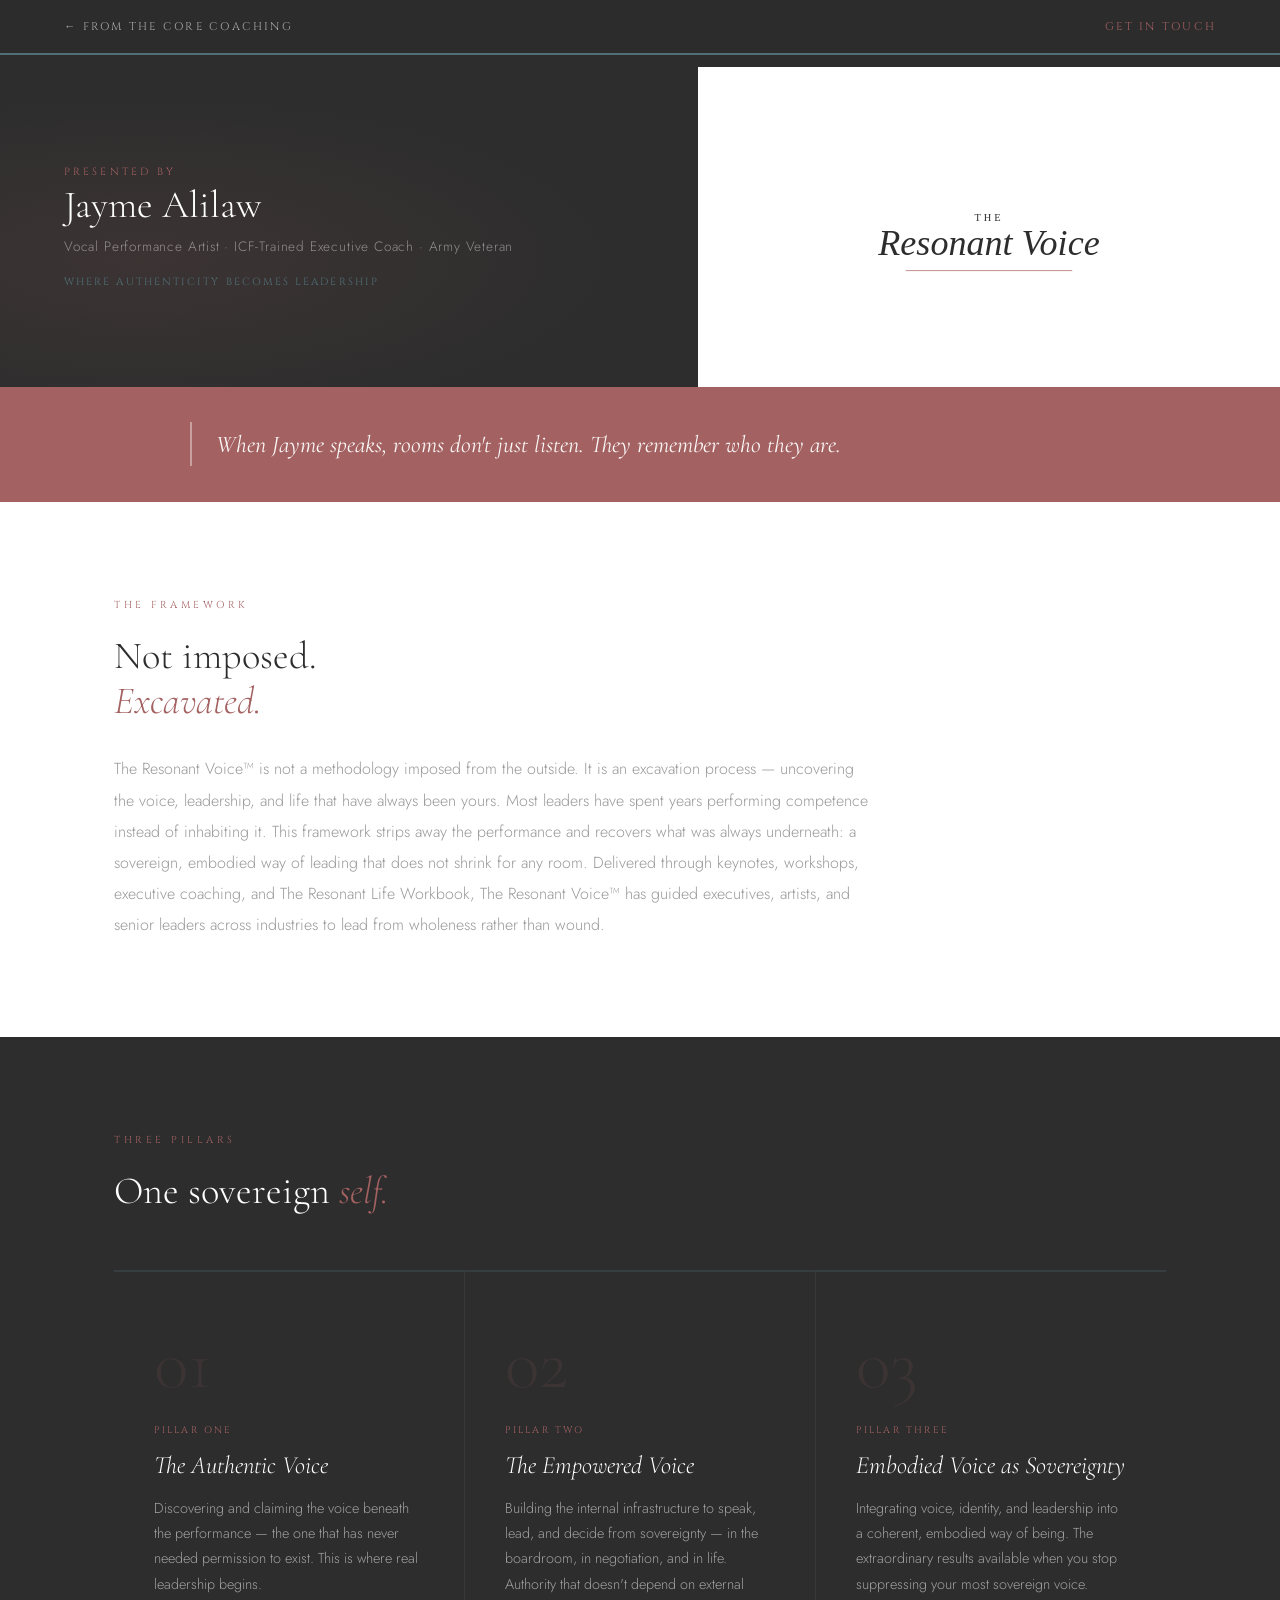
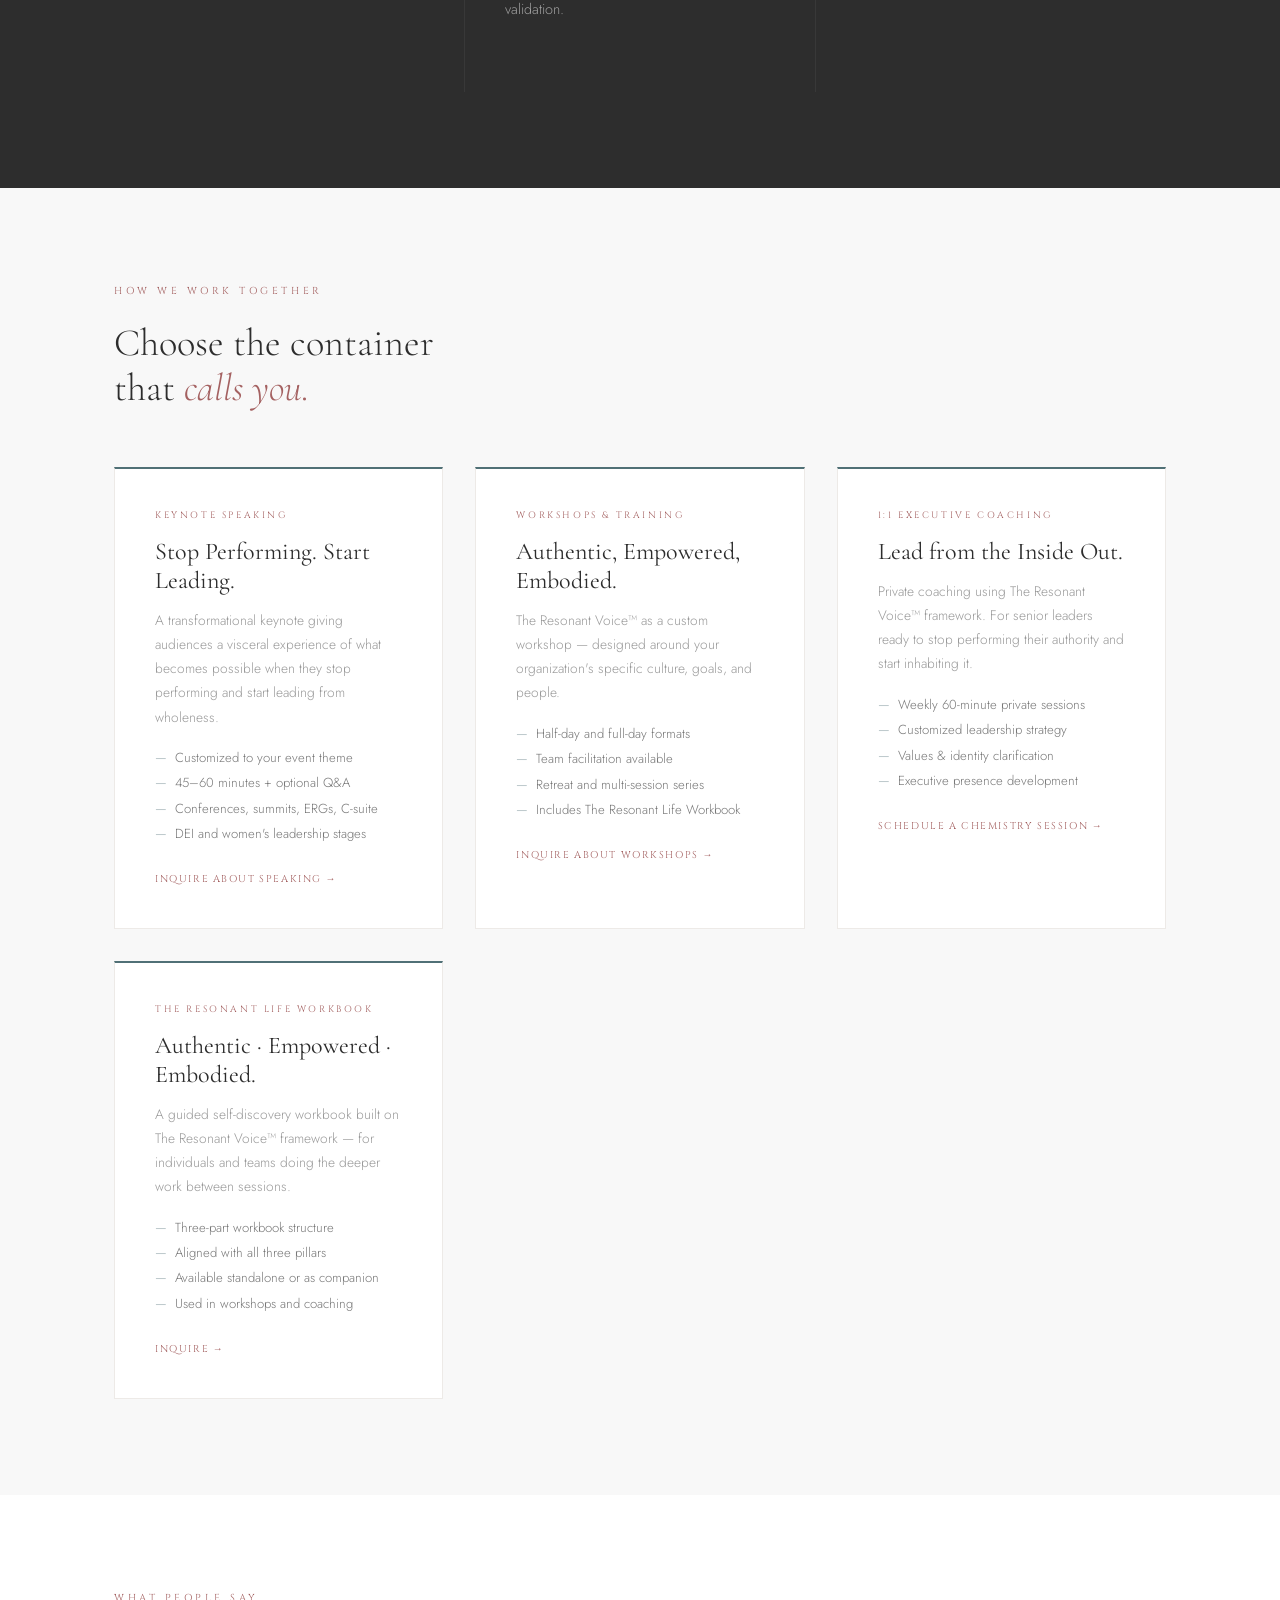
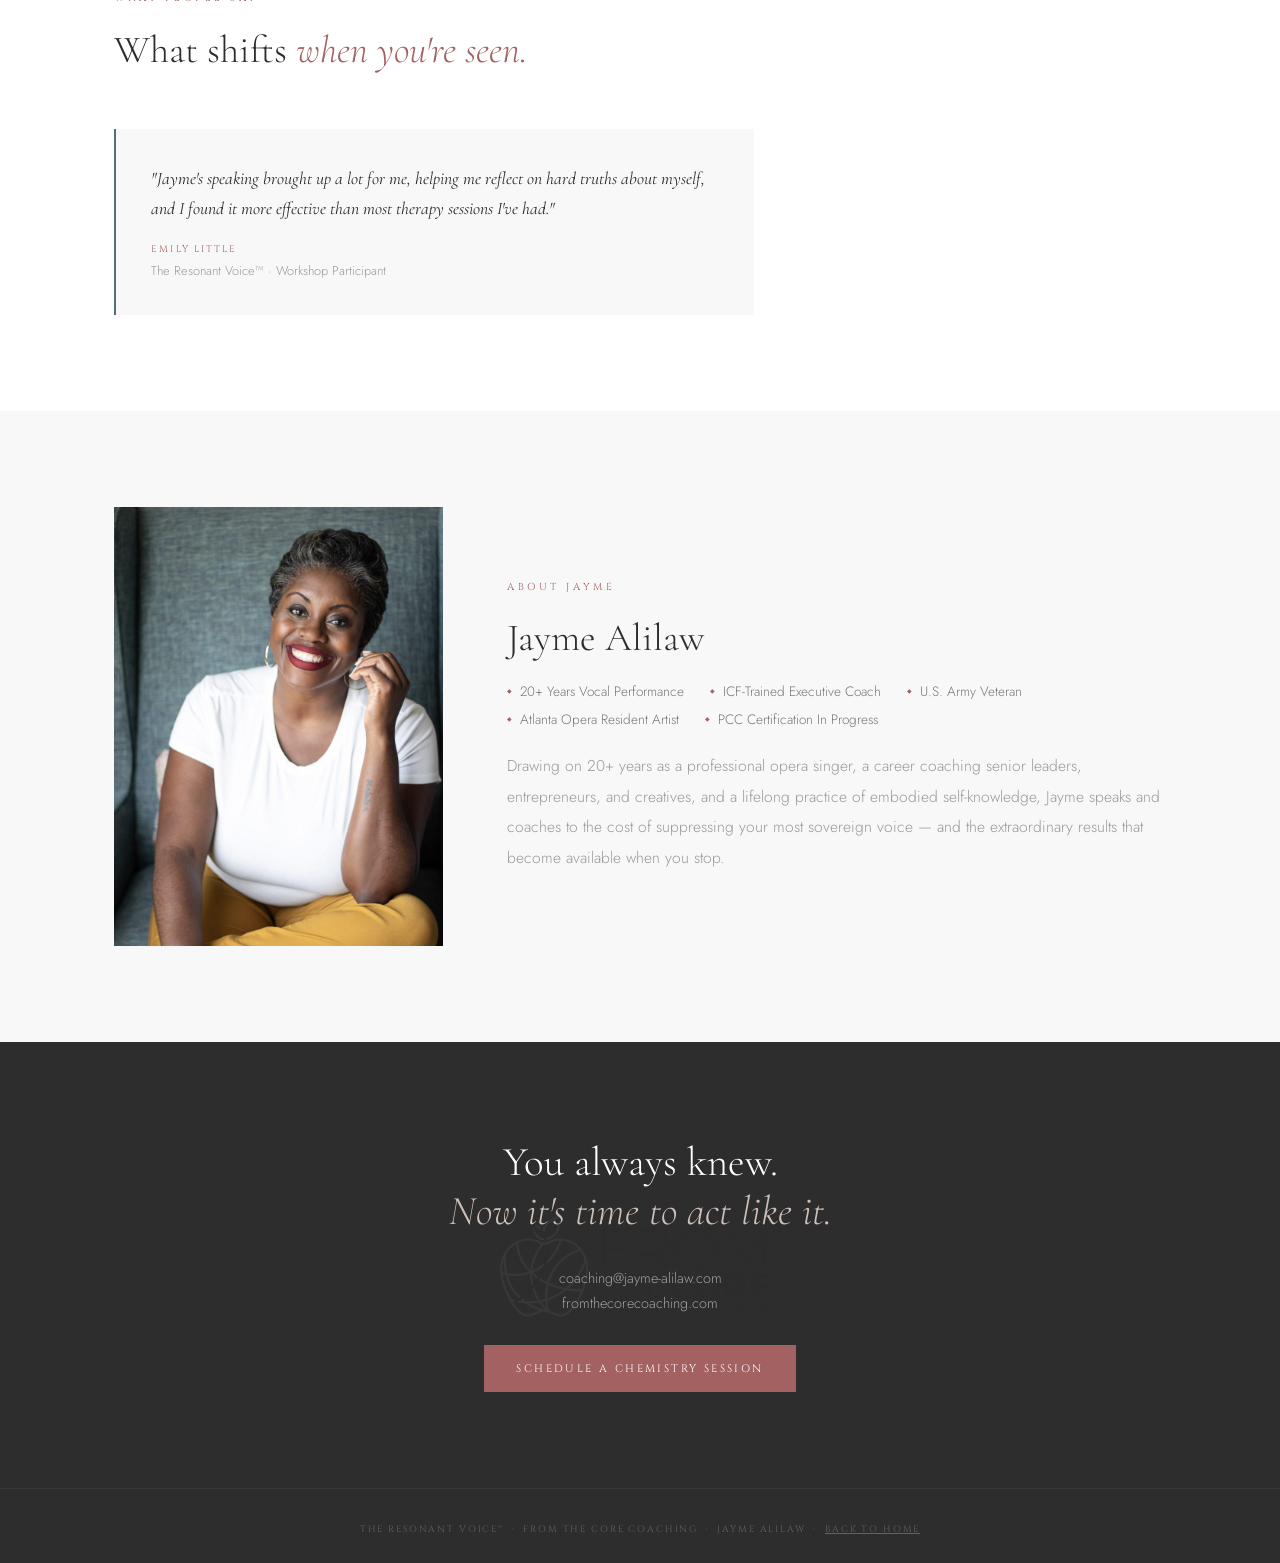
==== resonant-voice.html @ 33f4ee71 "Build From The Core Coaching site from Claude Design handoff Recreates the design bundle (index.dc.h" ====
<!DOCTYPE html>
<html lang="en">
<head>
<meta charset="UTF-8">
<meta name="viewport" content="width=device-width, initial-scale=1.0">
<title>The Resonant Voice™ — Jayme Alilaw</title>
<meta name="description" content="The Resonant Voice™ is Jayme Alilaw's framework for authentic leadership through embodied presence — three pillars, one sovereign self.">
<link rel="canonical" href="https://fromthecorecoaching.com/resonant-voice.html">
<link rel="icon" href="assets/apple-mark.png" type="image/png">
<link rel="preconnect" href="https://fonts.googleapis.com">
<link rel="preconnect" href="https://fonts.gstatic.com" crossorigin>
<link href="https://fonts.googleapis.com/css2?family=Cormorant+Garamond:ital,wght@0,300;0,400;0,500;1,300;1,400&family=Cinzel:wght@400;500&family=Jost:wght@300;400;500&display=swap" rel="stylesheet">
<link rel="stylesheet" href="css/tokens.css">
<link rel="stylesheet" href="css/main.css">
</head>
<body>

<nav class="rv-subnav">
  <a href="index.html" class="rv-subnav-back">← From The Core Coaching</a>
  <a href="#contact-cta" class="rv-subnav-cta">Get In Touch</a>
</nav>

<!-- HERO -->
<section class="rv-hero">
  <div class="rv-hero-copy">
    <span class="rv-hero-eyebrow">Presented by</span>
    <div class="rv-hero-name">Jayme Alilaw</div>
    <div class="rv-hero-cred">Vocal Performance Artist · ICF-Trained Executive Coach · Army Veteran</div>
    <div class="rv-hero-tag">Where authenticity becomes leadership</div>
  </div>
  <div class="rv-hero-logo-panel">
    <img src="assets/rv-logo-placeholder.svg" alt="The Resonant Voice">
  </div>
</section>

<!-- PULL QUOTE -->
<section class="pull-quote-band">
  <div class="pull-quote-inner">
    <div class="pull-quote-bar"></div>
    <p class="pull-quote-text">When Jayme speaks, rooms don't just listen. They remember who they are.</p>
  </div>
</section>

<!-- FRAMEWORK -->
<section class="rv-framework-section">
  <div class="container">
    <span class="eyebrow">The Framework</span>
    <h2 class="section-heading">Not imposed.<br><em>Excavated.</em></h2>
    <p>The Resonant Voice™ is not a methodology imposed from the outside. It is an excavation process — uncovering the voice, leadership, and life that have always been yours. Most leaders have spent years performing competence instead of inhabiting it. This framework strips away the performance and recovers what was always underneath: a sovereign, embodied way of leading that does not shrink for any room. Delivered through keynotes, workshops, executive coaching, and The Resonant Life Workbook, The Resonant Voice™ has guided executives, artists, and senior leaders across industries to lead from wholeness rather than wound.</p>
  </div>
</section>

<!-- THREE PILLARS -->
<section class="rv-pillars-section">
  <div class="container">
    <span class="eyebrow">Three Pillars</span>
    <h2 class="section-heading">One sovereign <em>self.</em></h2>
    <div class="pillars-grid">
      <div class="pillar-tile with-desc">
        <div class="pillar-num">01</div>
        <span class="pillar-label">Pillar One</span>
        <h3 class="pillar-title">The Authentic Voice</h3>
        <p class="pillar-desc">Discovering and claiming the voice beneath the performance — the one that has never needed permission to exist. This is where real leadership begins.</p>
      </div>
      <div class="pillar-tile with-desc">
        <div class="pillar-num">02</div>
        <span class="pillar-label">Pillar Two</span>
        <h3 class="pillar-title">The Empowered Voice</h3>
        <p class="pillar-desc">Building the internal infrastructure to speak, lead, and decide from sovereignty — in the boardroom, in negotiation, and in life. Authority that doesn't depend on external validation.</p>
      </div>
      <div class="pillar-tile with-desc">
        <div class="pillar-num">03</div>
        <span class="pillar-label">Pillar Three</span>
        <h3 class="pillar-title">Embodied Voice as Sovereignty</h3>
        <p class="pillar-desc">Integrating voice, identity, and leadership into a coherent, embodied way of being. The extraordinary results available when you stop suppressing your most sovereign voice.</p>
      </div>
    </div>
  </div>
</section>

<!-- HOW WE WORK TOGETHER -->
<section class="work-together-section">
  <div class="container">
    <span class="eyebrow">How We Work Together</span>
    <h2 class="section-heading">Choose the container<br>that <em>calls you.</em></h2>
    <div class="work-together-grid">
      <div class="work-card">
        <span class="offer-kicker">Keynote Speaking</span>
        <h3>Stop Performing. Start Leading.</h3>
        <p>A transformational keynote giving audiences a visceral experience of what becomes possible when they stop performing and start leading from wholeness.</p>
        <ul>
          <li><span>—</span>Customized to your event theme</li>
          <li><span>—</span>45–60 minutes + optional Q&amp;A</li>
          <li><span>—</span>Conferences, summits, ERGs, C-suite</li>
          <li><span>—</span>DEI and women's leadership stages</li>
        </ul>
        <a href="mailto:coaching@jayme-alilaw.com">Inquire About Speaking →</a>
      </div>
      <div class="work-card">
        <span class="offer-kicker">Workshops &amp; Training</span>
        <h3>Authentic, Empowered, Embodied.</h3>
        <p>The Resonant Voice™ as a custom workshop — designed around your organization's specific culture, goals, and people.</p>
        <ul>
          <li><span>—</span>Half-day and full-day formats</li>
          <li><span>—</span>Team facilitation available</li>
          <li><span>—</span>Retreat and multi-session series</li>
          <li><span>—</span>Includes The Resonant Life Workbook</li>
        </ul>
        <a href="mailto:coaching@jayme-alilaw.com">Inquire About Workshops →</a>
      </div>
      <div class="work-card">
        <span class="offer-kicker">1:1 Executive Coaching</span>
        <h3>Lead from the Inside Out.</h3>
        <p>Private coaching using The Resonant Voice™ framework. For senior leaders ready to stop performing their authority and start inhabiting it.</p>
        <ul>
          <li><span>—</span>Weekly 60-minute private sessions</li>
          <li><span>—</span>Customized leadership strategy</li>
          <li><span>—</span>Values &amp; identity clarification</li>
          <li><span>—</span>Executive presence development</li>
        </ul>
        <a href="https://calendly.com/jaymealilaw/chemistry-session" target="_blank" rel="noopener">Schedule a Chemistry Session →</a>
      </div>
      <div class="work-card">
        <span class="offer-kicker">The Resonant Life Workbook</span>
        <h3>Authentic · Empowered · Embodied.</h3>
        <p>A guided self-discovery workbook built on The Resonant Voice™ framework — for individuals and teams doing the deeper work between sessions.</p>
        <ul>
          <li><span>—</span>Three-part workbook structure</li>
          <li><span>—</span>Aligned with all three pillars</li>
          <li><span>—</span>Available standalone or as companion</li>
          <li><span>—</span>Used in workshops and coaching</li>
        </ul>
        <a href="mailto:coaching@jayme-alilaw.com">Inquire →</a>
      </div>
    </div>
  </div>
</section>

<!-- WHAT PEOPLE SAY -->
<section class="rv-testimonial-section">
  <div class="container">
    <span class="eyebrow">What People Say</span>
    <h2 class="section-heading">What shifts <em>when you're seen.</em></h2>
    <div class="rv-testimonial-card">
      <p>"Jayme's speaking brought up a lot for me, helping me reflect on hard truths about myself, and I found it more effective than most therapy sessions I've had."</p>
      <div class="carousel-name">Emily Little</div>
      <div class="carousel-role">The Resonant Voice™ · Workshop Participant</div>
    </div>
  </div>
</section>

<!-- ABOUT JAYME -->
<section class="rv-about-section">
  <div class="container">
    <div class="rv-about-grid">
      <img src="assets/about-portrait.jpg" alt="Jayme Alilaw">
      <div>
        <span class="eyebrow">About Jayme</span>
        <h2 class="section-heading" style="margin-bottom:1.2rem;">Jayme Alilaw</h2>
        <div class="rv-about-creds">
          <div><span>◆</span>20+ Years Vocal Performance</div>
          <div><span>◆</span>ICF-Trained Executive Coach</div>
          <div><span>◆</span>U.S. Army Veteran</div>
          <div><span>◆</span>Atlanta Opera Resident Artist</div>
          <div><span>◆</span>PCC Certification In Progress</div>
        </div>
        <p class="body-copy" style="margin:0;">Drawing on 20+ years as a professional opera singer, a career coaching senior leaders, entrepreneurs, and creatives, and a lifelong practice of embodied self-knowledge, Jayme speaks and coaches to the cost of suppressing your most sovereign voice — and the extraordinary results that become available when you stop.</p>
      </div>
    </div>
  </div>
</section>

<!-- CTA -->
<section id="contact-cta" class="rv-cta-section cta-section" style="text-align:center;">
  <div class="cta-watermark" style="background-image:url('assets/logo-lockup.png');"></div>
  <div class="container">
    <h2>You always knew.<br><em>Now it's time to act like it.</em></h2>
    <div class="rv-cta-links">
      <a href="mailto:coaching@jayme-alilaw.com">coaching@jayme-alilaw.com</a>
      <a href="https://www.fromthecorecoaching.com">fromthecorecoaching.com</a>
    </div>
    <a href="https://calendly.com/jaymealilaw/chemistry-session" target="_blank" rel="noopener" class="btn-solid-rose" style="display:inline-block; width:auto;">Schedule a Chemistry Session</a>
  </div>
</section>

<!-- FOOTER -->
<footer class="rv-footer">
  <span>The Resonant Voice™ &nbsp;·&nbsp; From The Core Coaching &nbsp;·&nbsp; Jayme Alilaw &nbsp;·&nbsp; <a href="index.html">Back to Home</a></span>
</footer>

</body>
</html>
---- css/tokens.css ----
/* From The Core Coaching — design tokens
   Source: design handoff README.md "Design Tokens" section.
   Swap values here (not per-component) if the brand system ever changes. */

:root {
  /* Colors */
  --charcoal: #2d2d2d;
  --rose: #a46161;
  --teal: #507076;
  --blush: #cebfb8;
  --off-white: #f8f8f8;
  --white: #ffffff;
  --grey: #999999;
  --muted-grey: #777777;

  --sand-hairline: rgba(161, 143, 128, 0.12);
  --sand-hairline-strong: rgba(161, 143, 128, 0.3);
  --blush-border: rgba(206, 191, 184, 0.4);
  --blush-border-strong: rgba(206, 191, 184, 0.5);

  /* Fonts */
  --font-display: 'Cormorant Garamond', serif;
  --font-label: 'Cinzel', serif;
  --font-body: 'Jost', sans-serif;

  /* Spacing */
  --gutter: 4rem;
  --gutter-mobile: 1.5rem;
  --section-pad: 3rem;
  --section-pad-mobile: 4.5rem;
  --container-max: 1180px;

  /* Shadows */
  --shadow-flagship: 0 16px 48px rgba(164, 97, 97, 0.28);
  --shadow-card: 0 10px 36px rgba(164, 97, 97, 0.07);
}

*, *::before, *::after { box-sizing: border-box; }

html { scroll-behavior: smooth; }

body {
  margin: 0;
  font-family: var(--font-body);
  background: var(--off-white);
  color: var(--charcoal);
  overflow-x: hidden;
}

a { color: var(--rose); text-decoration: none; }

img { max-width: 100%; display: block; }

.container {
  max-width: var(--container-max);
  margin: 0 auto;
  padding: 0 var(--gutter);
}

.eyebrow {
  font-family: var(--font-label);
  font-size: 0.63rem;
  letter-spacing: 0.35em;
  text-transform: uppercase;
  color: var(--rose);
  display: block;
  margin-bottom: 1.4rem;
}

.section-heading {
  font-family: var(--font-display);
  font-size: clamp(1.9rem, 3vw, 3rem);
  font-weight: 300;
  line-height: 1.18;
  margin: 0;
}

.section-heading em { font-style: italic; color: var(--rose); }

@keyframes fadeUp {
  from { opacity: 0; transform: translateY(22px); }
  to { opacity: 1; transform: translateY(0); }
}

@media (max-width: 860px) {
  .container { padding: 0 var(--gutter-mobile); }
}
---- css/main.css ----
/* From The Core Coaching — site styles (homepage + Resonant Voice page) */

/* ---------- Nav ---------- */
.nav {
  position: fixed;
  top: 0; left: 0; right: 0;
  z-index: 100;
  display: flex;
  align-items: center;
  justify-content: space-between;
  padding: 1.2rem var(--gutter);
  background: rgba(248, 248, 248, 0.93);
  backdrop-filter: blur(14px);
  border-bottom: 2px solid var(--teal);
  flex-wrap: wrap;
  gap: 1rem;
}

.nav-logo { display: block; }
.nav-logo img { height: 40px; width: auto; }

.nav-links {
  display: flex;
  gap: 2.5rem;
  list-style: none;
  margin: 0;
  padding: 0;
  flex-wrap: wrap;
}

.nav-links a {
  font-size: 0.75rem;
  font-weight: 400;
  letter-spacing: 0.18em;
  text-transform: uppercase;
  color: var(--grey);
  transition: color 0.3s;
}

.nav-links a:hover { color: var(--rose); }

.nav-toggle {
  display: none;
  background: none;
  border: 1px solid var(--teal);
  padding: 0.5rem 0.7rem;
  cursor: pointer;
  font-family: var(--font-label);
  font-size: 0.65rem;
  letter-spacing: 0.15em;
  text-transform: uppercase;
  color: var(--charcoal);
}

.mobile-menu {
  display: none;
  position: fixed;
  top: 74px; left: 0; right: 0;
  z-index: 99;
  background: var(--off-white);
  border-bottom: 2px solid var(--teal);
  flex-direction: column;
  padding: 1rem 1.5rem 1.5rem;
  gap: 0.2rem;
}

.mobile-menu.open { display: flex; }

.mobile-menu a {
  padding: 0.9rem 0;
  font-size: 0.85rem;
  letter-spacing: 0.1em;
  text-transform: uppercase;
  color: var(--charcoal);
  border-bottom: 1px solid rgba(161, 143, 128, 0.15);
}

.mobile-menu a:last-child { border-bottom: none; }

/* ---------- Photo credit (CSS hover, per README fix #3) ---------- */
.photo-credit-frame { position: relative; overflow: hidden; }

.photo-credit {
  position: absolute;
  bottom: 0; left: 0; right: 0;
  background: rgba(45, 45, 45, 0.82);
  color: rgba(255, 255, 255, 0.7);
  font-family: var(--font-label);
  font-size: 0.52rem;
  letter-spacing: 0.2em;
  text-transform: uppercase;
  text-align: center;
  padding: 0.5rem;
  opacity: 0;
  transition: opacity 0.3s ease;
  pointer-events: none;
}

.photo-credit-frame:hover .photo-credit { opacity: 1; }

/* ---------- Hero ---------- */
.hero {
  min-height: 100vh;
  display: grid;
  grid-template-columns: minmax(280px, 52%) 1fr;
  position: relative;
  overflow: hidden;
}

.hero-photo { position: relative; background: var(--white); }
.hero-photo img { width: 100%; height: 100%; object-fit: cover; object-position: center top; }

.hero-photo::after {
  content: '';
  position: absolute;
  inset: 0;
  background: linear-gradient(to right, transparent 60%, rgba(255, 255, 255, 0.15) 100%);
}

.hero-photo-tag {
  position: absolute;
  bottom: 2.5rem;
  left: 2.5rem;
  font-family: var(--font-label);
  font-size: 0.62rem;
  letter-spacing: 0.28em;
  text-transform: uppercase;
  color: var(--charcoal);
  background: rgba(255, 255, 255, 0.82);
  padding: 0.3rem 0.7rem;
  z-index: 1;
}

.hero-copy {
  background: var(--charcoal);
  display: flex;
  flex-direction: column;
  justify-content: center;
  padding: 9rem 4.5rem 6rem 4rem;
  position: relative;
  overflow: hidden;
}

.hero-copy::before {
  content: '';
  position: absolute;
  inset: 0;
  background: radial-gradient(ellipse at 65% 25%, rgba(164, 97, 97, 0.13) 0%, transparent 60%);
  pointer-events: none;
}

.hero-watermark {
  position: absolute;
  bottom: -4rem;
  right: -4rem;
  width: 260px;
  opacity: 0.04;
  pointer-events: none;
}

.hero-copy > * { position: relative; opacity: 0; animation: fadeUp 0.9s forwards; }
.hero-eyebrow { font-family: var(--font-label); font-size: 0.65rem; letter-spacing: 0.32em; text-transform: uppercase; color: var(--rose); margin-bottom: 1.8rem; animation-delay: 0.2s; }
.hero-h1 { font-family: var(--font-display); font-size: clamp(2.6rem, 4vw, 4.2rem); font-weight: 300; line-height: 1.1; color: var(--white); margin: 0 0 1.8rem; animation-delay: 0.4s; }
.hero-h1 em { font-style: italic; color: var(--blush); }
.hero-taglines { margin-bottom: 2.8rem; animation-delay: 0.6s; }
.hero-taglines span { display: block; font-family: var(--font-display); font-size: 1.2rem; font-weight: 300; font-style: italic; color: rgba(206, 191, 184, 0.65); line-height: 1.75; }
.hero-body { font-size: 0.92rem; font-weight: 300; line-height: 1.85; color: rgba(255, 255, 255, 0.48); max-width: 380px; margin: 0 0 2rem; animation-delay: 0.65s; }
.hero-tagline-line { font-family: var(--font-label); font-size: 0.7rem; letter-spacing: 0.22em; text-transform: uppercase; color: rgba(206, 191, 184, 0.45); margin: 0 0 2rem; animation-delay: 0.85s; }
.hero-cta { animation-delay: 0.8s; align-self: flex-start; }

/* ---------- Buttons ---------- */
.btn-outline {
  display: inline-block;
  padding: 1rem 2.8rem;
  border: 1px solid var(--rose);
  color: var(--rose);
  font-family: var(--font-label);
  font-size: 0.68rem;
  letter-spacing: 0.25em;
  text-transform: uppercase;
  transition: all 0.4s;
}
.btn-outline:hover { color: var(--white); background: var(--rose); }

.btn-solid-charcoal {
  display: inline-block;
  padding: 1rem 2.8rem;
  background: var(--charcoal);
  color: var(--white);
  font-family: var(--font-label);
  font-size: 0.66rem;
  letter-spacing: 0.22em;
  text-transform: uppercase;
  transition: background 0.3s;
  border: none;
  cursor: pointer;
}
.btn-solid-charcoal:hover { background: #111; }

.btn-solid-rose {
  padding: 1rem 2rem;
  background: var(--rose);
  color: var(--white);
  font-family: var(--font-label);
  font-size: 0.68rem;
  letter-spacing: 0.22em;
  text-transform: uppercase;
  border: none;
  cursor: pointer;
  width: 100%;
  transition: background 0.3s;
}
.btn-solid-rose:hover { background: rgba(164, 97, 97, 0.8); }

.btn-ghost {
  display: inline-block;
  padding: 0.85rem 2.2rem;
  border: 1px solid rgba(161, 143, 128, 0.4);
  color: var(--grey);
  font-family: var(--font-label);
  font-size: 0.64rem;
  letter-spacing: 0.2em;
  text-transform: uppercase;
  transition: all 0.3s;
  margin-top: 1.5rem;
}
.btn-ghost:hover { border-color: var(--rose); color: var(--rose); }

/* ---------- About ---------- */
.about-section { background: var(--white); padding: 8rem 0 3rem; }

.about-grid {
  display: grid;
  grid-template-columns: minmax(280px, 1fr) 1.1fr;
  gap: 7rem;
  align-items: stretch;
}

.about-photo { height: 100%; min-height: 520px; }
.about-photo img { width: 100%; height: 100%; object-fit: cover; object-position: center top; }

.divider-star {
  display: flex;
  align-items: center;
  gap: 1rem;
  margin: 2rem 0;
}
.divider-star span { flex: 1; height: 1px; background: linear-gradient(to right, rgba(161, 143, 128, 0.35), transparent); }
.divider-star i { font-style: normal; color: var(--rose); font-size: 0.65rem; }

.body-copy { font-size: 0.98rem; font-weight: 300; line-height: 1.95; color: var(--grey); margin: 0 0 1.3rem; }

.credentials-list {
  display: flex;
  flex-direction: column;
  gap: 0.7rem;
  margin-top: 2.5rem;
  padding-top: 2.5rem;
  border-top: 2px solid var(--teal);
}
.credentials-list .cred-row { display: flex; align-items: baseline; gap: 1rem; font-size: 0.87rem; color: var(--grey); }
.credentials-list .cred-row .diamond { color: var(--rose); font-size: 0.42rem; }
.credly-row { display: flex; align-items: center; gap: 1rem; font-size: 0.87rem; color: var(--grey); }
.credly-crop { width: 75px; height: 75px; flex-shrink: 0; overflow: hidden; }
.credly-crop > div { width: 150px; height: 270px; transform: scale(0.5); transform-origin: top left; }

/* ---------- Organizations ---------- */
.orgs-section { background: var(--off-white); padding: 3rem 0 7rem; }

.orgs-photo { max-width: 480px; margin: 2.5rem auto 3rem; aspect-ratio: 3 / 4; overflow: hidden; position: relative; }
.orgs-photo img { width: 100%; height: 100%; object-fit: cover; object-position: center center; }

.orgs-intro { font-size: 1rem; font-weight: 300; line-height: 1.85; color: var(--grey); max-width: 580px; margin: 0 auto 4rem; text-align: center; }

.org-group-label {
  font-family: var(--font-label);
  font-size: 0.62rem;
  letter-spacing: 0.28em;
  text-transform: uppercase;
  color: var(--teal);
  display: block;
  margin-bottom: 1.8rem;
}

.org-row {
  display: grid;
  grid-template-columns: repeat(auto-fit, minmax(220px, 1fr));
  gap: 1px;
  background: var(--sand-hairline);
  border: 1px solid var(--sand-hairline);
}

.org-cell {
  background: var(--white);
  padding: 1.6rem 2rem;
  display: flex;
  align-items: center;
  transition: background 0.3s, color 0.3s;
}
.org-cell:hover { background: var(--charcoal); color: var(--white); }
.org-cell span { font-family: var(--font-display); font-size: 1.15rem; font-weight: 400; line-height: 1.3; }
.org-cell small { display: block; font-family: var(--font-body); font-size: 0.72rem; font-weight: 300; color: var(--grey); margin-top: 0.2rem; letter-spacing: 0.04em; }

.org-divider { height: 1px; background: linear-gradient(to right, var(--teal), rgba(80, 112, 118, 0.1), transparent); margin: 3.5rem 0; }

/* ---------- Framework ---------- */
.framework-section { background: var(--charcoal); padding: 3rem 0; }
.framework-section .eyebrow { color: var(--rose); }
.framework-section .section-heading { color: var(--white); }

.framework-header {
  display: flex;
  align-items: flex-end;
  justify-content: space-between;
  margin-bottom: 5rem;
  gap: 4rem;
  flex-wrap: wrap;
}
.framework-header p { font-size: 0.95rem; font-weight: 300; line-height: 1.9; color: rgba(255, 255, 255, 0.38); max-width: 390px; margin: 0 0 1.2rem; }
.framework-link { font-family: var(--font-label); font-size: 0.65rem; letter-spacing: 0.2em; text-transform: uppercase; color: var(--rose); transition: color 0.3s; }
.framework-link:hover { color: var(--white); }

.pillars-grid {
  display: grid;
  grid-template-columns: repeat(auto-fit, minmax(260px, 1fr));
  gap: 1px;
  background: rgba(255, 255, 255, 0.05);
}
.pillar-tile {
  padding: 3.5rem 2.5rem;
  background: var(--charcoal);
  border-top: 2px solid rgba(80, 112, 118, 0.25);
  transition: border-color 0.4s, background 0.4s;
}
.pillar-tile:hover { border-color: var(--rose); background: rgba(164, 97, 97, 0.05); }
.pillar-num { font-family: var(--font-display); font-size: 4.5rem; font-weight: 300; color: rgba(164, 97, 97, 0.13); line-height: 1; margin-bottom: 1.5rem; }
.pillar-label { font-family: var(--font-label); font-size: 0.6rem; letter-spacing: 0.22em; text-transform: uppercase; color: var(--rose); margin-bottom: 0.8rem; display: block; }
.pillar-title { font-family: var(--font-display); font-size: 2.1rem; font-weight: 300; font-style: italic; color: var(--white); margin: 0; }
.pillar-desc { font-size: 0.9rem; font-weight: 300; color: rgba(255, 255, 255, 0.55); line-height: 1.75; margin-top: 1rem; }

/* Resonant Voice page uses smaller pillar titles with descriptions */
.pillar-tile.with-desc .pillar-title { font-size: 1.55rem; margin-bottom: 0.6rem; }

/* ---------- Offerings ---------- */
.offerings-section { background: var(--off-white); padding: 3rem 0; }

.offerings-grid {
  display: grid;
  grid-template-columns: repeat(2, 1fr);
  gap: 2.5rem;
  margin-top: 4rem;
}

.flagship-card {
  grid-column: span 2;
  background: var(--rose);
  display: grid;
  grid-template-columns: repeat(auto-fit, minmax(260px, 1fr));
  gap: 4rem;
  align-items: center;
  padding: 3.5rem;
  transition: box-shadow 0.4s, transform 0.4s;
}
.flagship-card:hover { box-shadow: var(--shadow-flagship); transform: translateY(-4px); }
.flagship-eyebrow { font-family: var(--font-label); font-size: 0.58rem; letter-spacing: 0.28em; text-transform: uppercase; color: rgba(255, 255, 255, 0.55); display: block; margin-bottom: 1.4rem; }
.flagship-card h3 { font-family: var(--font-display); font-size: 2.3rem; font-weight: 300; line-height: 1.2; color: var(--white); margin: 0 0 1rem; }
.flagship-card p { font-size: 0.88rem; font-weight: 300; line-height: 1.85; color: rgba(255, 255, 255, 0.58); margin: 0 0 1.8rem; }
.flagship-list { list-style: none; margin: 0; padding: 0; }
.flagship-list li { font-size: 0.86rem; font-weight: 300; color: rgba(255, 255, 255, 0.58); padding: 0.65rem 0; border-bottom: 1px solid rgba(255, 255, 255, 0.08); display: flex; align-items: center; gap: 0.8rem; }
.flagship-list li:last-child { border-bottom: none; }
.flagship-list li span { color: rgba(255, 255, 255, 0.3); }

.offer-card {
  padding: 3.5rem;
  background: var(--white);
  border: 1px solid rgba(161, 143, 128, 0.18);
  transition: border-color 0.4s, box-shadow 0.4s, transform 0.4s;
}
.offer-card:hover { border-color: rgba(164, 97, 97, 0.35); box-shadow: var(--shadow-card); transform: translateY(-4px); }
.offer-kicker { font-family: var(--font-label); font-size: 0.58rem; letter-spacing: 0.28em; text-transform: uppercase; color: var(--rose); display: block; margin-bottom: 1.4rem; }
.offer-subtitle { font-family: var(--font-display); font-size: 1.25rem; font-style: italic; font-weight: 300; color: var(--teal); margin: 0 0 0.5rem; }
.offer-card h3 { font-family: var(--font-display); font-size: 1.85rem; font-weight: 300; line-height: 1.2; color: var(--charcoal); margin: 0 0 1rem; }
.offer-card p { font-size: 0.88rem; font-weight: 300; line-height: 1.85; color: var(--grey); margin: 0 0 1.8rem; }
.offer-card .note { color: var(--teal); font-size: 0.8rem; }

/* ---------- Testimonials ---------- */
.testimonials-section { background: var(--white); padding: 3rem 0; }

.carousel { max-width: 760px; margin: 4rem auto 0; position: relative; }
.carousel-panel {
  min-height: 260px;
  padding: 3.5rem 4.5rem;
  border: 1px solid var(--blush-border);
  text-align: center;
  display: flex;
  flex-direction: column;
  align-items: center;
  justify-content: center;
  cursor: pointer;
}
.carousel-label { font-family: var(--font-label); font-size: 0.58rem; letter-spacing: 0.24em; text-transform: uppercase; color: var(--teal); margin-bottom: 1rem; display: block; white-space: pre-line; }
.carousel-quote { font-family: var(--font-display); font-size: 1.3rem; font-weight: 300; font-style: italic; line-height: 1.75; color: var(--charcoal); margin: 0 0 2rem; }
.carousel-name { font-family: var(--font-label); font-size: 0.6rem; letter-spacing: 0.22em; text-transform: uppercase; color: var(--rose); white-space: pre-line; }
.carousel-role { font-size: 0.8rem; font-weight: 300; color: var(--grey); margin-top: 0.3rem; }

.carousel-arrow {
  position: absolute;
  top: 50%;
  transform: translateY(-50%);
  width: 2.6rem;
  height: 2.6rem;
  border-radius: 50%;
  border: 1px solid var(--blush-border-strong);
  background: var(--white);
  color: var(--rose);
  font-size: 1rem;
  cursor: pointer;
  transition: background 0.3s, color 0.3s;
}
.carousel-arrow:hover { background: var(--rose); color: var(--white); }
.carousel-prev { left: -1.6rem; }
.carousel-next { right: -1.6rem; }

.carousel-dots { display: flex; justify-content: center; gap: 0.6rem; margin-top: 1.6rem; }
.carousel-dots button { width: 0.55rem; height: 0.55rem; border-radius: 50%; border: none; padding: 0; cursor: pointer; background: var(--blush-border-strong); }
.carousel-dots button.active { background: var(--rose); }

.see-all-btn { display: block; margin: 1rem auto 0; background: none; border: none; font-family: var(--font-label); font-size: 0.6rem; letter-spacing: 0.18em; text-transform: uppercase; color: var(--grey); cursor: pointer; transition: color 0.3s; }
.see-all-btn:hover { color: var(--rose); }

.testimonial-modal {
  position: fixed;
  inset: 0;
  background: rgba(45, 45, 45, 0.8);
  z-index: 200;
  display: none;
  align-items: flex-start;
  justify-content: center;
  padding: 6rem 1.5rem;
  overflow-y: auto;
}
.testimonial-modal.open { display: flex; }
.testimonial-modal-panel { background: var(--white); max-width: 960px; width: 100%; padding: 3.5rem; position: relative; }
.testimonial-modal-close { position: absolute; top: 1.5rem; right: 1.5rem; background: none; border: none; font-size: 1.6rem; line-height: 1; color: var(--grey); cursor: pointer; }
.testimonial-modal-close:hover { color: var(--rose); }
.testimonial-modal h2 { font-family: var(--font-display); font-size: clamp(1.6rem, 2.6vw, 2.4rem); font-weight: 300; line-height: 1.18; color: var(--charcoal); margin: 0 0 2.5rem; }
.testimonial-grid { display: grid; grid-template-columns: repeat(auto-fit, minmax(320px, 1fr)); gap: 2rem; }
.testimonial-card { padding: 2rem; border: 1px solid var(--blush-border); }
.testimonial-card .carousel-label { font-size: 0.54rem; margin-bottom: 0.9rem; }
.testimonial-card p { font-family: var(--font-display); font-size: 1.05rem; font-weight: 300; font-style: italic; line-height: 1.7; color: var(--charcoal); margin: 0 0 1.4rem; }
.testimonial-card .carousel-name { font-size: 0.58rem; }
.testimonial-card .carousel-role { font-size: 0.78rem; }

/* ---------- Newsletter ---------- */
.newsletter-section { background: var(--charcoal); padding: 3rem 0; position: relative; overflow: hidden; }
.newsletter-section::before {
  content: '';
  position: absolute;
  inset: 0;
  background: radial-gradient(ellipse at 80% 50%, rgba(80, 112, 118, 0.08) 0%, transparent 60%), radial-gradient(ellipse at 20% 50%, rgba(164, 97, 97, 0.06) 0%, transparent 60%);
  pointer-events: none;
}
.newsletter-section .container { position: relative; }
.newsletter-grid { display: grid; grid-template-columns: repeat(auto-fit, minmax(320px, 1fr)); gap: 6rem; align-items: center; }
.newsletter-section .eyebrow { color: var(--teal); }
.newsletter-section h2 { font-family: var(--font-display); font-size: clamp(1.8rem, 2.8vw, 2.8rem); font-weight: 300; line-height: 1.18; color: var(--white); margin: 0 0 1.2rem; }
.newsletter-section h2 em { font-style: italic; color: var(--blush); }
.newsletter-section > .container > .newsletter-grid > div:first-child > p { font-size: 0.92rem; font-weight: 300; line-height: 1.85; color: rgba(255, 255, 255, 0.45); margin: 0 0 1.5rem; }
.newsletter-perks { display: flex; flex-direction: column; gap: 0.5rem; }
.newsletter-perks div { display: flex; align-items: center; gap: 0.8rem; font-size: 0.82rem; font-weight: 300; color: rgba(255, 255, 255, 0.4); }
.newsletter-perks span { color: var(--teal); font-size: 0.5rem; }

.form-label-tag { font-family: var(--font-label); font-size: 0.65rem; letter-spacing: 0.22em; text-transform: uppercase; color: rgba(255, 255, 255, 0.35); margin-bottom: 0.3rem; }

.field-dark {
  background: rgba(255, 255, 255, 0.06);
  border: 1px solid rgba(255, 255, 255, 0.12);
  border-bottom-color: rgba(255, 255, 255, 0.3);
  color: var(--white);
  font-family: var(--font-body);
  font-size: 0.88rem;
  font-weight: 300;
  padding: 0.9rem 1.1rem;
  outline: none;
  width: 100%;
}
.field-dark::placeholder { color: rgba(255, 255, 255, 0.35); }

.two-up { display: grid; grid-template-columns: repeat(auto-fit, minmax(140px, 1fr)); gap: 0.8rem; }

.form-stack { display: flex; flex-direction: column; gap: 1rem; }

.privacy-note { font-size: 0.72rem; font-weight: 300; color: rgba(255, 255, 255, 0.2); line-height: 1.6; margin: 0; }

.form-success { font-family: var(--font-display); font-size: 1.2rem; font-style: italic; color: var(--blush); text-align: center; padding: 2rem; }

.field-error { color: var(--blush); font-size: 0.72rem; font-family: var(--font-body); margin-top: -0.6rem; display: none; }
.field-error.visible { display: block; }

/* ---------- Contact / CTA ---------- */
.cta-section { background: var(--rose); padding: 3rem 0; text-align: center; position: relative; overflow: hidden; }
.cta-watermark { position: absolute; inset: 0; background-repeat: no-repeat; background-position: center; background-size: 320px; opacity: 0.07; }
.cta-section .eyebrow { color: rgba(255, 255, 255, 0.55); }
.cta-section .container { position: relative; }
.cta-section h2 { font-family: var(--font-display); font-size: clamp(2rem, 3.5vw, 3.5rem); font-weight: 300; color: var(--white); margin: 1rem 0 1.5rem; line-height: 1.2; }
.cta-section h2 em { font-style: italic; color: rgba(255, 255, 255, 0.68); }
.cta-intro { font-size: 0.98rem; font-weight: 300; line-height: 1.85; color: rgba(255, 255, 255, 0.6); max-width: 460px; margin: 0 auto 3rem; }

.cta-grid {
  display: grid;
  grid-template-columns: minmax(240px, 360px) 1fr;
  gap: 3.5rem;
  align-items: start;
  max-width: 1040px;
  margin: 3.5rem auto 0;
  text-align: left;
}
.cta-photo img { width: 100%; border: 2px solid rgba(255, 255, 255, 0.15); }

.contact-form-grid { display: grid; grid-template-columns: repeat(auto-fit, minmax(220px, 1fr)); gap: 1.2rem; margin-bottom: 1.2rem; }
.field-group { display: flex; flex-direction: column; gap: 0.45rem; }
.field-group.full { grid-column: 1 / -1; }
.field-group label { font-family: var(--font-label); font-size: 0.58rem; letter-spacing: 0.22em; text-transform: uppercase; color: rgba(255, 255, 255, 0.55); }

.field-on-rose {
  background: rgba(255, 255, 255, 0.08);
  border: 1px solid rgba(255, 255, 255, 0.18);
  border-bottom-color: rgba(255, 255, 255, 0.35);
  color: var(--white);
  font-family: var(--font-body);
  font-size: 0.92rem;
  font-weight: 300;
  padding: 0.85rem 1rem;
  outline: none;
  width: 100%;
}
.field-on-rose::placeholder { color: rgba(255, 255, 255, 0.45); }
.field-on-rose option { color: var(--charcoal); background: var(--white); }
textarea.field-on-rose { resize: vertical; min-height: 120px; }

.btn-solid-white {
  display: inline-block;
  padding: 1rem 3rem;
  background: var(--white);
  color: var(--rose);
  font-family: var(--font-label);
  font-size: 0.68rem;
  letter-spacing: 0.22em;
  text-transform: uppercase;
  border: none;
  cursor: pointer;
  margin-top: 1rem;
  width: 100%;
  transition: background 0.3s, color 0.3s;
}
.btn-solid-white:hover { background: var(--charcoal); color: var(--white); }

.cta-success { text-align: center; padding: 2rem; font-family: var(--font-display); font-size: 1.4rem; font-style: italic; color: rgba(255, 255, 255, 0.8); }

/* ---------- Footer ---------- */
.site-footer { background: var(--charcoal); padding: 5rem 0 3rem; }
.footer-grid { display: grid; grid-template-columns: repeat(auto-fit, minmax(240px, 1fr)); gap: 5rem; margin-bottom: 4rem; }
.footer-logo { height: 48px; width: auto; margin-bottom: 1.5rem; }
.footer-tagline { font-family: var(--font-display); font-size: 1rem; font-style: italic; color: rgba(255, 255, 255, 0.28); line-height: 1.7; margin: 0; }
.footer-connect { margin-top: 1rem; padding-top: 1rem; border-top: 1px solid rgba(255, 255, 255, 0.06); }
.footer-connect-label { font-family: var(--font-label); font-size: 0.58rem; letter-spacing: 0.22em; text-transform: uppercase; color: var(--teal); display: block; margin-bottom: 0.7rem; }
.footer-connect-form { display: flex; gap: 0; }
.footer-connect-form input {
  flex: 1;
  background: rgba(255, 255, 255, 0.05);
  border: 1px solid rgba(255, 255, 255, 0.1);
  border-right: none;
  color: var(--white);
  font-family: var(--font-body);
  font-size: 0.78rem;
  font-weight: 300;
  padding: 0.6rem 0.9rem;
  outline: none;
}
.footer-connect-form input::placeholder { color: rgba(255, 255, 255, 0.35); }
.footer-connect-form button {
  padding: 0.6rem 1.2rem;
  background: var(--teal);
  color: var(--white);
  font-family: var(--font-label);
  font-size: 0.55rem;
  letter-spacing: 0.18em;
  text-transform: uppercase;
  border: none;
  cursor: pointer;
  white-space: nowrap;
  transition: background 0.3s;
}
.footer-connect-form button:hover { background: rgba(80, 112, 118, 0.7); }
.footer-motto { font-family: var(--font-label); font-size: 0.58rem; letter-spacing: 0.2em; text-transform: uppercase; color: rgba(255, 255, 255, 0.15); margin-top: 0.8rem; }

.footer-col-heading { font-family: var(--font-label); font-size: 0.6rem; letter-spacing: 0.28em; text-transform: uppercase; color: var(--rose); margin-bottom: 1.5rem; }
.footer-links { list-style: none; display: flex; flex-direction: column; gap: 0.8rem; margin: 0; padding: 0; }
.footer-links a { font-size: 0.86rem; font-weight: 300; color: rgba(255, 255, 255, 0.35); transition: color 0.3s; }
.footer-links a:hover { color: var(--blush); }

.footer-bottom {
  padding-top: 2.5rem;
  border-top: 2px solid var(--teal);
  display: flex;
  align-items: center;
  justify-content: space-between;
  flex-wrap: wrap;
  gap: 1rem;
}
.footer-copyright { font-size: 0.75rem; font-weight: 300; color: rgba(255, 255, 255, 0.2); letter-spacing: 0.04em; }
.footer-sign { font-family: var(--font-display); font-size: 0.9rem; font-style: italic; color: rgba(164, 97, 97, 0.38); }

/* ---------- Responsive (breakpoint 860px, per README) ---------- */
@media (max-width: 860px) {
  .nav { padding: 1rem 1.5rem; }
  .nav-links { display: none; }
  .nav-toggle { display: flex; align-items: center; }

  .hero { grid-template-columns: 1fr; min-height: auto; }
  .hero-photo { height: 60vh; }
  .hero-copy { padding: 3rem 1.5rem 4rem; }

  .about-section,
  .orgs-section,
  .framework-section,
  .offerings-section,
  .testimonials-section,
  .newsletter-section,
  .cta-section { padding-top: 4.5rem; padding-bottom: 4.5rem; }
  .about-section { padding-top: 4.5rem; }

  .about-grid { grid-template-columns: 1fr; gap: 2.5rem; }
  .about-photo { min-height: 360px; }

  .framework-header { flex-direction: column; align-items: flex-start; gap: 1.5rem; margin-bottom: 3rem; }

  .offerings-grid { grid-template-columns: 1fr; }
  .flagship-card { grid-column: span 1; grid-template-columns: 1fr; gap: 2rem; padding: 2rem; }
  .offer-card { padding: 2rem; }

  .org-row { grid-template-columns: 1fr; }

  .carousel-panel { padding: 3rem 2rem; }
  .carousel-prev, .carousel-next { position: static; transform: none; margin: 0 0.5rem; }
  .carousel-arrows-mobile { display: flex; justify-content: center; margin-top: 1.5rem; }

  .footer-grid { gap: 2.5rem; }
  .contact-form-grid { grid-template-columns: 1fr; }
  .cta-grid { grid-template-columns: 1fr; }
}

@media (min-width: 861px) {
  .carousel-arrows-mobile { display: none; }
}

/* ================= Resonant Voice landing page ================= */
.rv-subnav {
  position: fixed;
  top: 0; left: 0; right: 0;
  z-index: 100;
  display: flex;
  align-items: center;
  justify-content: space-between;
  padding: 1.2rem var(--gutter);
  background: rgba(45, 45, 45, 0.9);
  backdrop-filter: blur(14px);
  border-bottom: 2px solid var(--teal);
}
.rv-subnav a { font-family: var(--font-label); font-size: 0.7rem; letter-spacing: 0.2em; text-transform: uppercase; text-decoration: none; transition: color 0.3s; }
.rv-subnav-back { color: rgba(255, 255, 255, 0.6); }
.rv-subnav-back:hover { color: var(--rose); }
.rv-subnav-cta { color: var(--rose); }
.rv-subnav-cta:hover { color: var(--white); }

.rv-hero {
  background: var(--charcoal);
  display: grid;
  grid-template-columns: 1.2fr 1fr;
  align-items: stretch;
  position: relative;
  overflow: hidden;
  padding-top: 4.2rem;
}
.rv-hero-copy {
  padding: 4.5rem 4rem;
  display: flex;
  flex-direction: column;
  justify-content: center;
  position: relative;
}
.rv-hero-copy::before {
  content: '';
  position: absolute;
  inset: 0;
  background: radial-gradient(ellipse at 20% 60%, rgba(164, 97, 97, 0.13) 0%, transparent 60%);
  pointer-events: none;
}
.rv-hero-copy > * { position: relative; }
.rv-hero-eyebrow { font-family: var(--font-label); font-size: 0.65rem; letter-spacing: 0.3em; text-transform: uppercase; color: var(--rose); display: block; }
.rv-hero-name { font-family: var(--font-display); font-size: 2.4rem; font-weight: 300; color: var(--white); line-height: 1.1; margin-top: 0.3rem; }
.rv-hero-cred { font-size: 0.85rem; font-weight: 300; letter-spacing: 0.06em; color: rgba(255, 255, 255, 0.45); margin-top: 0.6rem; }
.rv-hero-tag { font-family: var(--font-label); font-size: 0.65rem; letter-spacing: 0.2em; text-transform: uppercase; color: var(--teal); margin-top: 1.2rem; }
.rv-hero-logo-panel { width: 100%; height: 100%; min-height: 320px; display: flex; align-items: center; justify-content: center; background: var(--white); padding: 2rem; }
.rv-hero-logo-panel img { max-width: 70%; max-height: 60%; object-fit: contain; }

.pull-quote-band { background: var(--rose); padding: 2.2rem var(--gutter); }
.pull-quote-inner { max-width: 900px; margin: 0 auto; display: flex; align-items: center; gap: 1.5rem; }
.pull-quote-bar { width: 2px; height: 44px; background: rgba(255, 255, 255, 0.4); flex-shrink: 0; }
.pull-quote-text { font-family: var(--font-display); font-size: 1.5rem; font-style: italic; color: rgba(255, 255, 255, 0.94); line-height: 1.4; margin: 0; }

.rv-framework-section { background: var(--white); padding: 6rem 0; }
.rv-framework-section p { font-size: 1rem; font-weight: 300; line-height: 1.95; color: var(--grey); max-width: 760px; margin: 1.8rem 0 0; }

.rv-pillars-section { background: var(--charcoal); padding: 6rem 0; }
.rv-pillars-section .section-heading { color: var(--white); margin-bottom: 3.5rem; }

.work-together-section { background: var(--off-white); padding: 6rem 0; }
.work-together-section .section-heading { margin-bottom: 3.5rem; }
.work-together-grid { display: grid; grid-template-columns: repeat(auto-fit, minmax(260px, 1fr)); gap: 2rem; }
.work-card { padding: 2.5rem; background: var(--white); border: 1px solid rgba(161, 143, 128, 0.18); border-top: 2px solid var(--teal); }
.work-card .offer-kicker { margin-bottom: 1rem; }
.work-card h3 { font-family: var(--font-display); font-size: 1.5rem; font-weight: 400; color: var(--charcoal); margin: 0 0 0.8rem; }
.work-card p { font-size: 0.86rem; font-weight: 300; line-height: 1.75; color: var(--grey); margin: 0 0 1.2rem; }
.work-card ul { list-style: none; margin: 0 0 1.4rem; padding: 0; display: flex; flex-direction: column; gap: 0.4rem; }
.work-card li { font-size: 0.82rem; font-weight: 300; color: var(--muted-grey); display: flex; gap: 0.5rem; }
.work-card li span { color: rgba(80, 112, 118, 0.6); }
.work-card a { font-family: var(--font-label); font-size: 0.62rem; letter-spacing: 0.16em; text-transform: uppercase; }

.rv-testimonial-section { background: var(--white); padding: 6rem 0; }
.rv-testimonial-section .section-heading { margin-bottom: 3.5rem; }
.rv-testimonial-card { max-width: 640px; padding: 2.2rem; background: var(--off-white); border-left: 2px solid var(--teal); }
.rv-testimonial-card p { font-family: var(--font-display); font-size: 1.1rem; font-style: italic; line-height: 1.7; color: var(--charcoal); margin: 0 0 1.2rem; }

.rv-about-section { background: var(--off-white); padding: 6rem 0; }
.rv-about-grid { display: grid; grid-template-columns: minmax(240px, 1fr) 2fr; gap: 4rem; align-items: center; }
.rv-about-grid img { width: 100%; aspect-ratio: 3 / 4; object-fit: cover; object-position: center top; }
.rv-about-creds { display: flex; flex-wrap: wrap; gap: 0.5rem 1.6rem; margin-bottom: 1.4rem; }
.rv-about-creds div { font-size: 0.85rem; font-weight: 300; color: var(--muted-grey); display: flex; align-items: center; gap: 0.5rem; }
.rv-about-creds span { color: var(--rose); font-size: 0.4rem; }

.rv-cta-section { background: var(--charcoal); padding: 6rem 0; text-align: center; position: relative; overflow: hidden; }
.rv-cta-section .cta-watermark { background-size: 280px; }
.rv-cta-section .container { max-width: 700px; position: relative; }
.rv-cta-section h2 { font-family: var(--font-display); font-size: clamp(1.9rem, 3.2vw, 2.8rem); font-weight: 300; color: var(--white); margin: 0 0 1.2rem; line-height: 1.2; }
.rv-cta-section h2 em { font-style: italic; color: var(--blush); }
.rv-cta-links { display: flex; flex-direction: column; gap: 0.3rem; margin: 2rem 0; }
.rv-cta-links a { font-size: 0.9rem; font-weight: 300; color: rgba(255, 255, 255, 0.55); }

.rv-footer { background: var(--charcoal); padding: 1.6rem var(--gutter); border-top: 1px solid rgba(255, 255, 255, 0.06); text-align: center; }
.rv-footer span { font-family: var(--font-label); font-size: 0.58rem; letter-spacing: 0.2em; text-transform: uppercase; color: rgba(255, 255, 255, 0.25); }
.rv-footer a { color: rgba(255, 255, 255, 0.25); text-decoration: underline; }

@media (max-width: 860px) {
  .rv-hero { grid-template-columns: 1fr; }
  .rv-hero-logo-panel { min-height: 220px; }
  .rv-hero-copy { padding: 3rem 1.5rem; }
  .rv-framework-section, .rv-pillars-section, .work-together-section, .rv-testimonial-section, .rv-about-section, .rv-cta-section { padding: 4.5rem 0; }
  .rv-about-grid { grid-template-columns: 1fr; gap: 2.5rem; }
}

@media (max-width: 480px) {
  .hero-h1 { font-size: 2.1rem !important; }
}
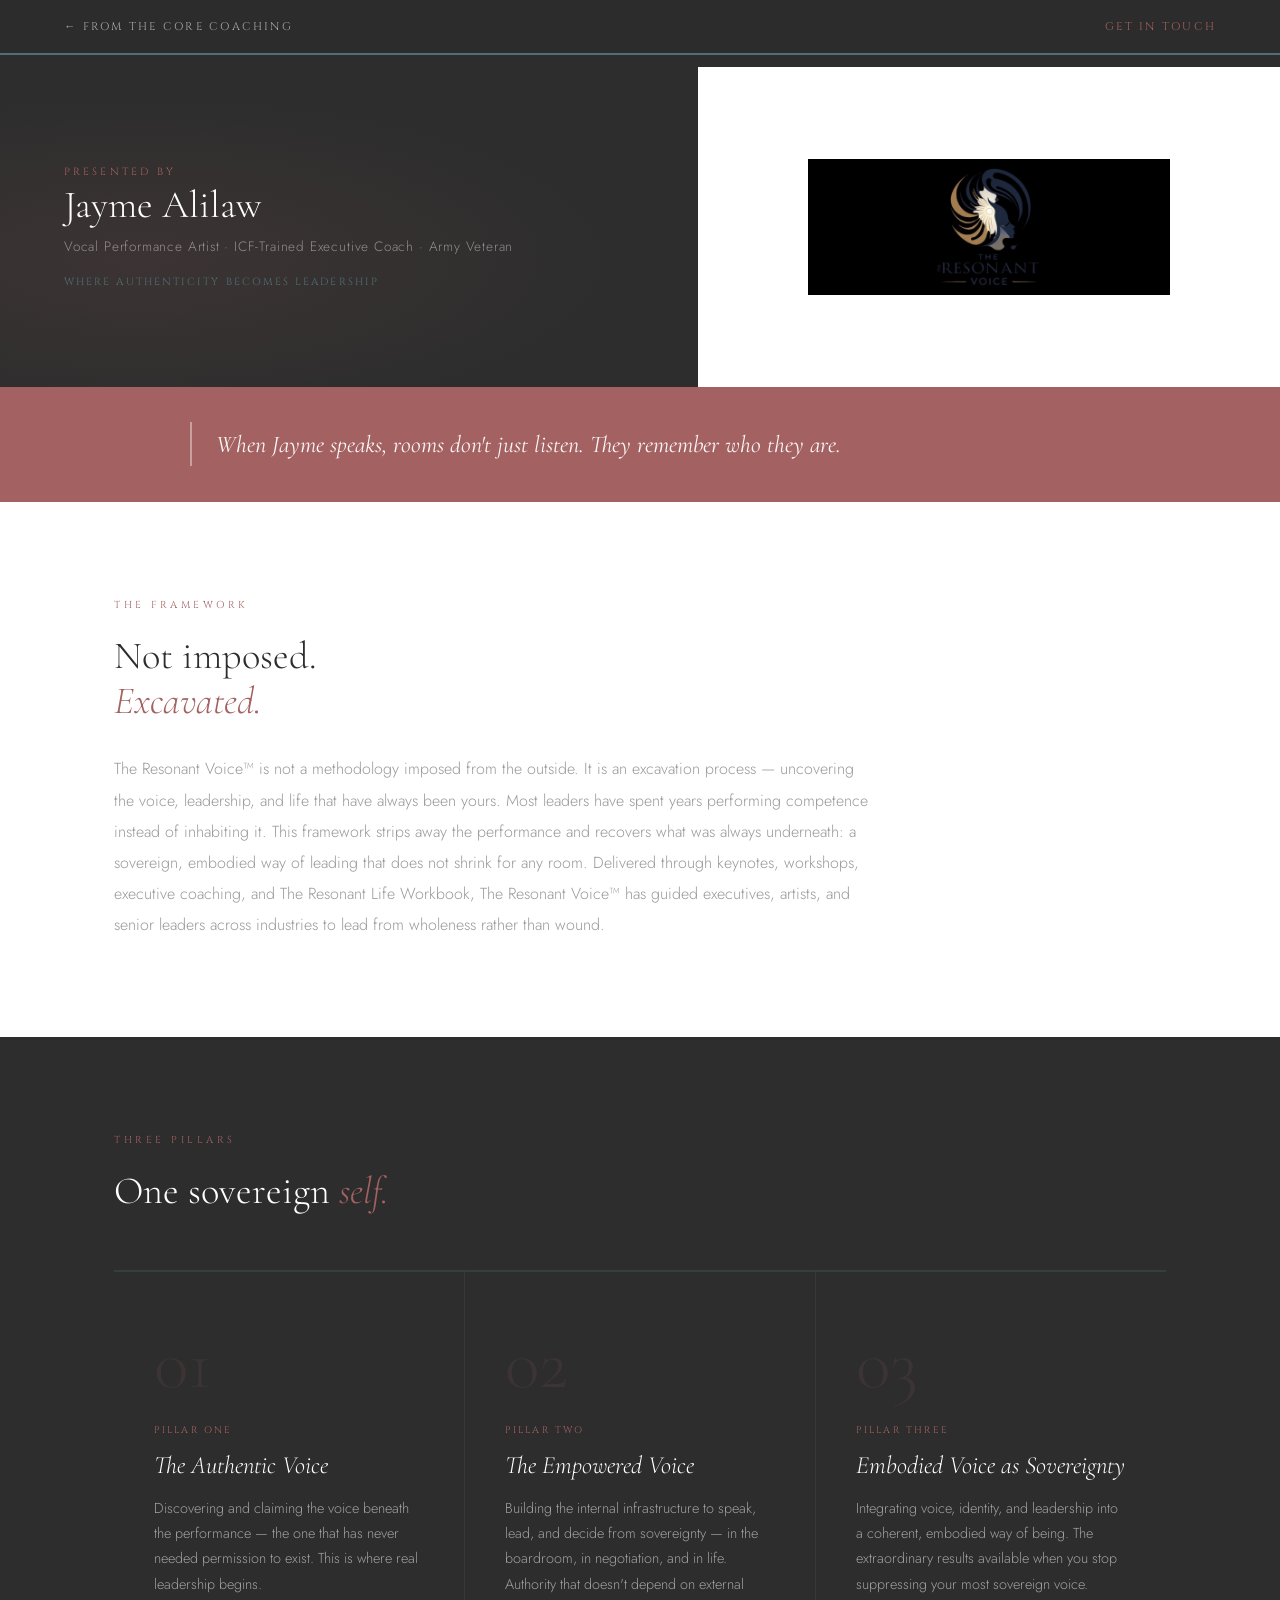
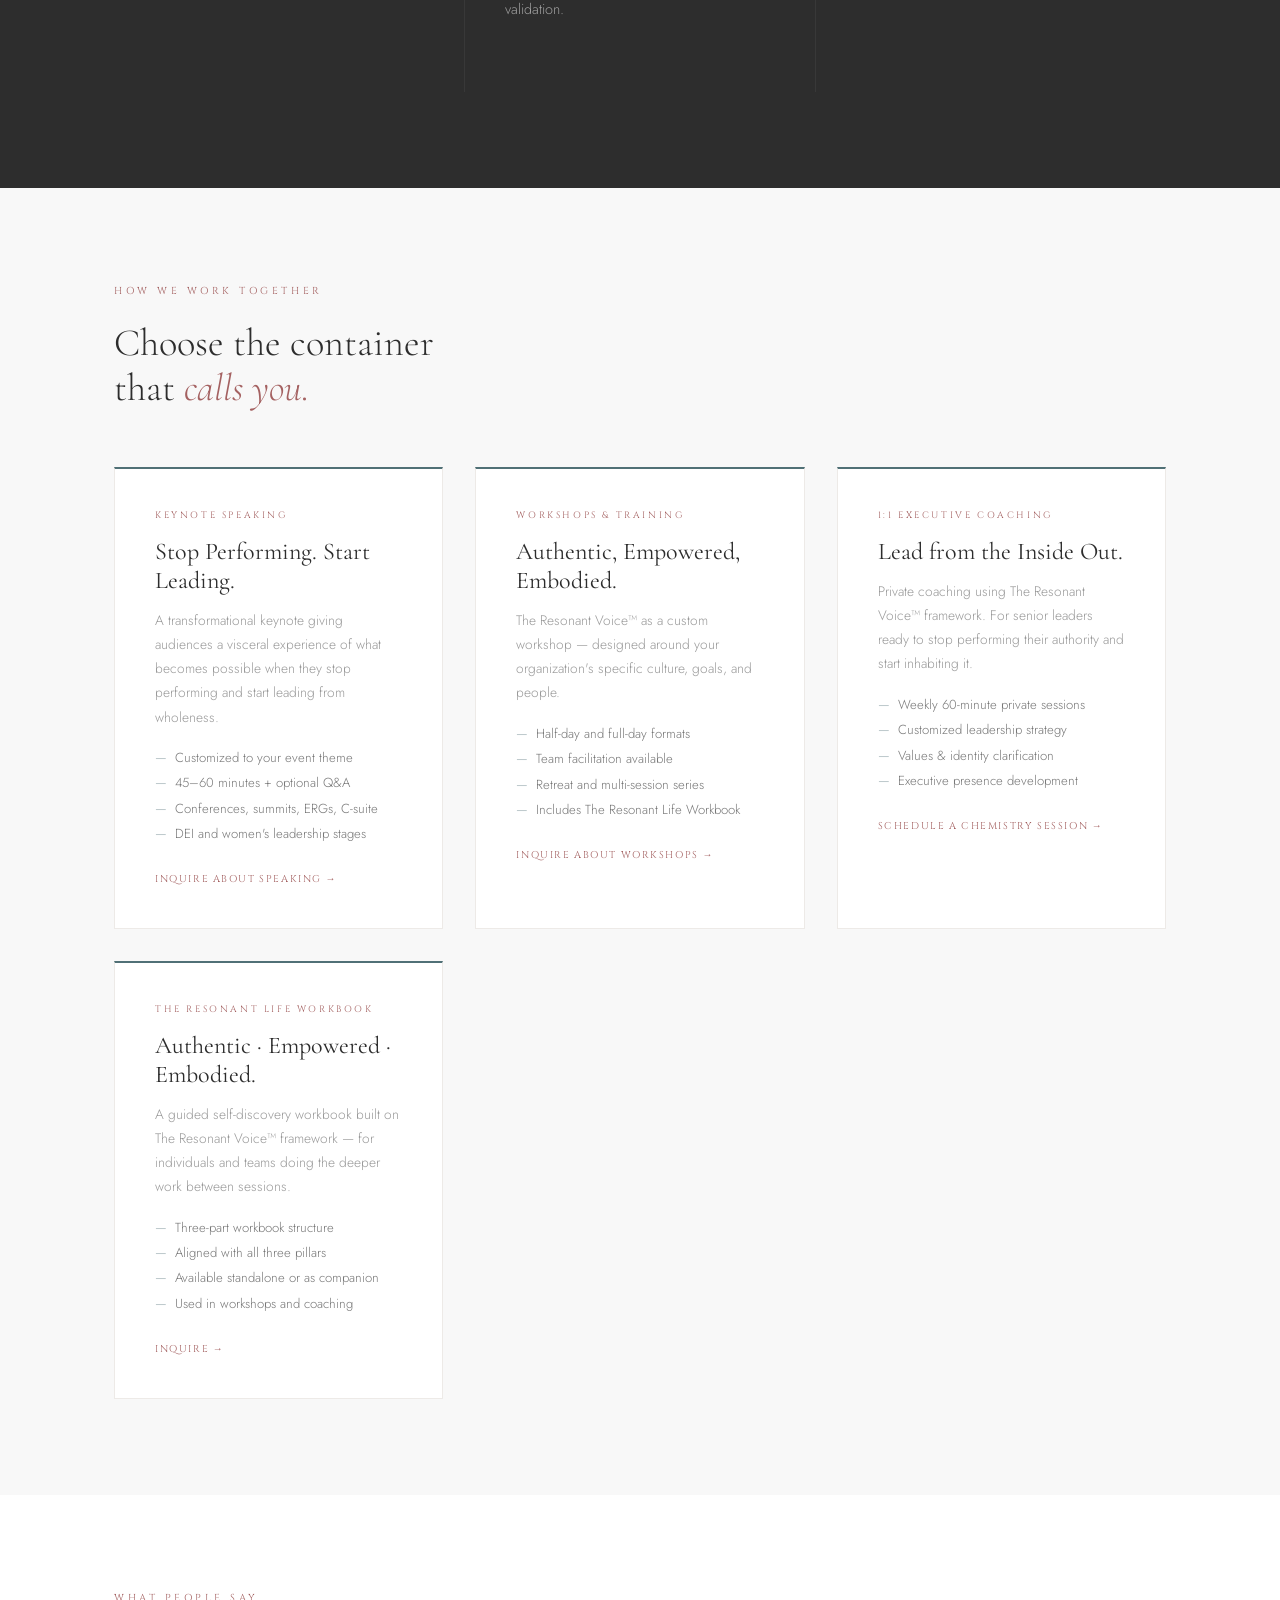
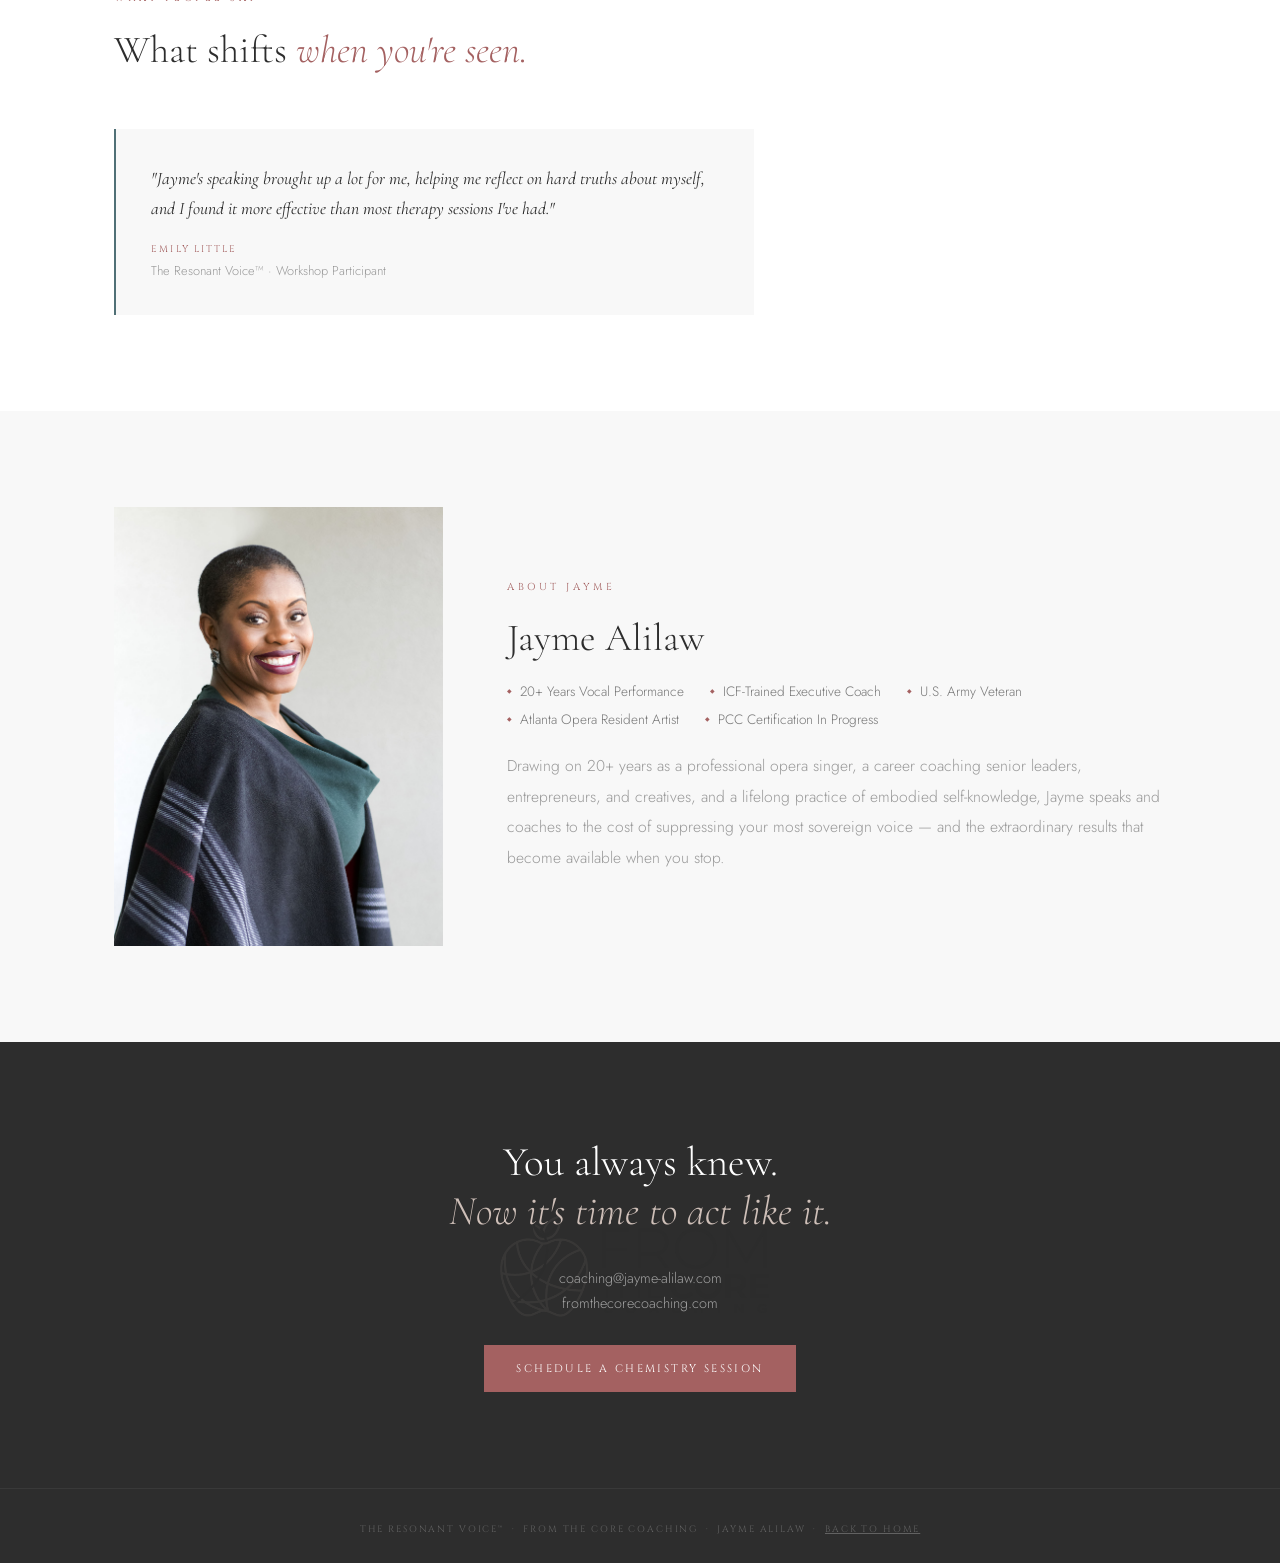
==== commit b633fa00: "Wire in the real Resonant Voice logo and portrait Replaces the text placeholder logo on the Resonant" ====
--- a/resonant-voice.html
+++ b/resonant-voice.html
@@ -29,7 +29,7 @@
     <div class="rv-hero-tag">Where authenticity becomes leadership</div>
   </div>
   <div class="rv-hero-logo-panel">
-    <img src="assets/rv-logo-placeholder.svg" alt="The Resonant Voice">
+    <img src="assets/rv-logo.png" alt="The Resonant Voice">
   </div>
 </section>
 
@@ -153,7 +153,7 @@
 <section class="rv-about-section">
   <div class="container">
     <div class="rv-about-grid">
-      <img src="assets/about-portrait.jpg" alt="Jayme Alilaw">
+      <img src="assets/rv-portrait.jpg" alt="Jayme Alilaw">
       <div>
         <span class="eyebrow">About Jayme</span>
         <h2 class="section-heading" style="margin-bottom:1.2rem;">Jayme Alilaw</h2>
